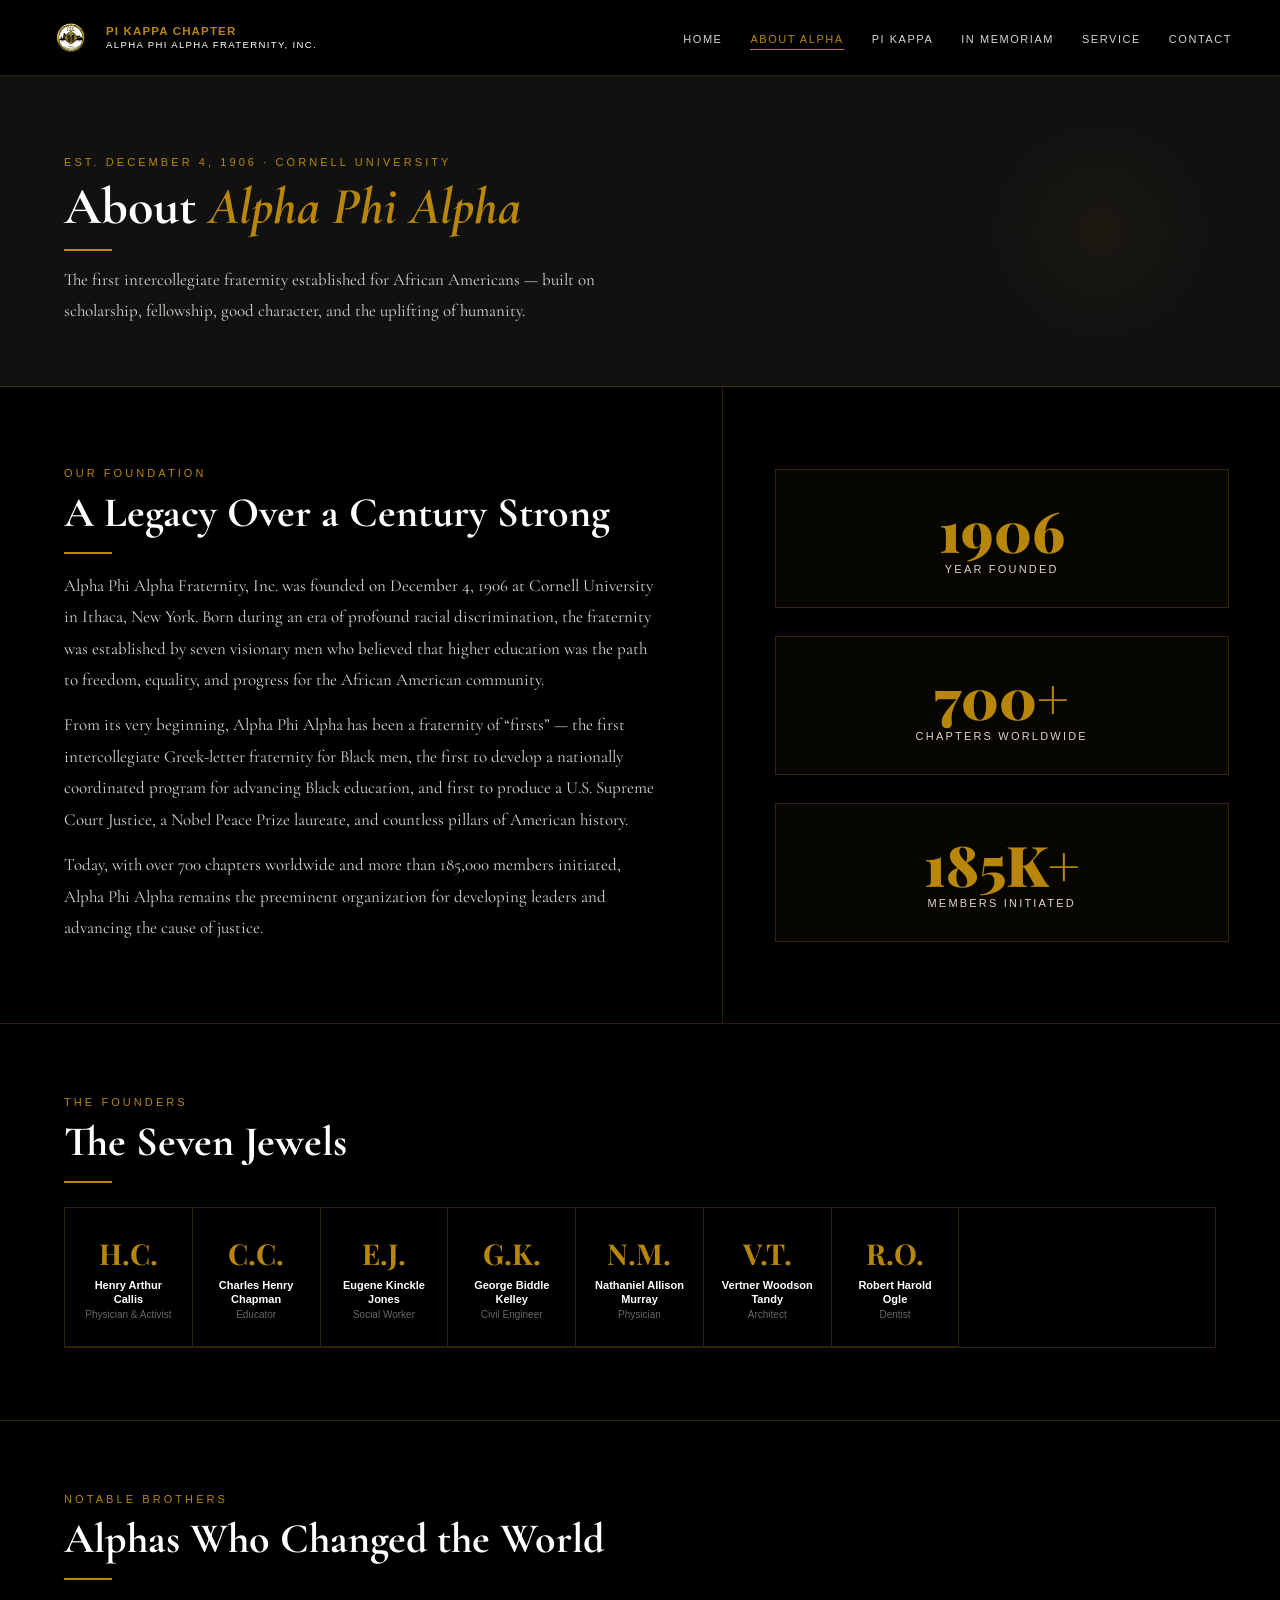
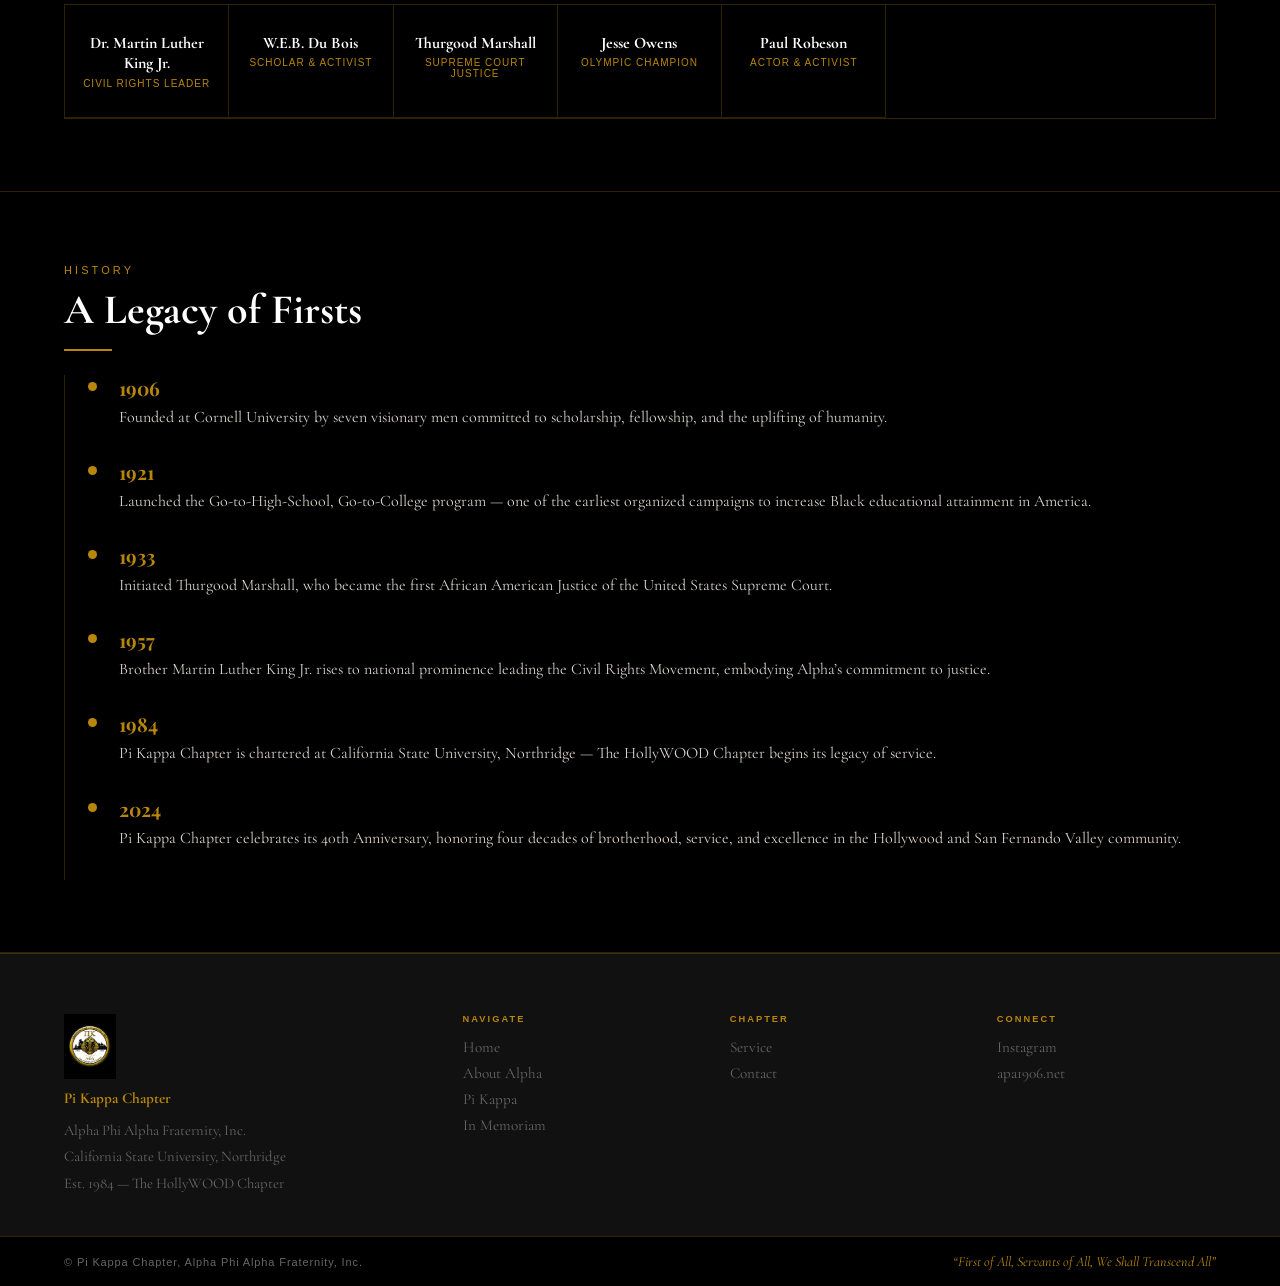
==== about.html @ cf02299c "Initial commit: add pikappa site files" ====
<!DOCTYPE html>
<html lang="en">
<head>
<meta charset="UTF-8">
<meta name="viewport" content="width=device-width, initial-scale=1.0">
<title>About Alpha Phi Alpha | Pi Kappa Chapter</title>
<meta name="description" content="Learn about Alpha Phi Alpha Fraternity, Inc. — founded in 1906 at Cornell University. Discover the Seven Jewels, notable brothers, and the legacy that shaped Pi Kappa Chapter.">
<link href="https://fonts.googleapis.com/css2?family=Cormorant+Garamond:ital,wght@0,400;0,600;0,700;1,400&family=Playfair+Display:wght@700;900&display=swap" rel="stylesheet">
<link rel="stylesheet" href="assets/style.css">
<style>
.about-grid { display:grid; grid-template-columns:1.3fr 1fr; border-bottom:1px solid var(--border); }
@media(max-width:700px){ .about-grid{grid-template-columns:1fr;} }
.about-text { padding:clamp(40px,7vw,80px) clamp(16px,5vw,80px); border-right:1px solid var(--border); }
@media(max-width:700px){ .about-text{border-right:none;border-bottom:1px solid var(--border);} }
.about-right { padding:clamp(40px,6vw,72px) clamp(16px,4vw,56px); display:flex; flex-direction:column; justify-content:center; gap:clamp(16px,3vw,28px); }
.founding-stat { text-align:center; padding:clamp(20px,4vw,32px); border:1px solid var(--border); background:rgba(184,134,11,0.04); }
.founding-year { font-family:"Playfair Display",serif; font-size:clamp(2.4rem,6vw,3.5rem); font-weight:900; color:var(--gold); line-height:1; }
.founding-label { font-size:clamp(9px,1.8vw,11px); letter-spacing:0.2em; text-transform:uppercase; color:var(--sand); margin-top:5px; }

.sec { padding:clamp(40px,7vw,72px) clamp(16px,5vw,80px); border-bottom:1px solid var(--border); }
.jewels-grid { display:grid; grid-template-columns:repeat(auto-fill,minmax(120px,1fr)); border:1px solid var(--border); margin-top:24px; }
.jewel-card { padding:clamp(16px,3vw,26px) 14px; text-align:center; border-right:1px solid var(--border); border-bottom:1px solid var(--border); transition:background 0.2s; }
.jewel-card:hover { background:rgba(184,134,11,0.06); }
.jewel-initial { font-family:"Playfair Display",serif; font-size:clamp(1.4rem,3vw,1.8rem); font-weight:700; color:var(--gold); margin-bottom:6px; }
.jewel-name { font-size:clamp(9px,1.8vw,11px); font-weight:700; margin-bottom:3px; line-height:1.3; }
.jewel-desc { font-size:clamp(8px,1.6vw,10px); color:var(--gray); }

.notable-grid { display:grid; grid-template-columns:repeat(auto-fill,minmax(160px,1fr)); border:1px solid var(--border); margin-top:24px; }
.notable-item { padding:clamp(18px,3vw,28px) 16px; text-align:center; border-right:1px solid var(--border); border-bottom:1px solid var(--border); transition:background 0.2s; }
.notable-item:hover { background:rgba(184,134,11,0.06); }
.notable-name { font-family:"Cormorant Garamond",serif; font-size:clamp(13px,2.5vw,16px); font-weight:700; margin-bottom:4px; line-height:1.3; }
.notable-role { font-size:clamp(8px,1.6vw,10px); color:var(--gold); text-transform:uppercase; letter-spacing:0.1em; }

.timeline-items { padding-left:clamp(16px,3vw,28px); border-left:1px solid var(--border); margin-top:24px; }
.t-item { padding-left:clamp(18px,3vw,26px); padding-bottom:28px; position:relative; }
.t-item::before { content:""; position:absolute; left:-5px; top:7px; width:9px; height:9px; background:var(--gold); border-radius:50%; }
.t-year { font-family:"Playfair Display",serif; font-size:clamp(1rem,3vw,1.2rem); font-weight:700; color:var(--gold); margin-bottom:3px; }
.t-text { font-family:"Cormorant Garamond",serif; font-size:clamp(14px,2.5vw,16px); color:var(--sand); line-height:1.7; }
</style>
</head>
<body>
<div id="nav-inject"></div>

<div class="page-header">
  <span class="eyebrow">Est. December 4, 1906 &middot; Cornell University</span>
  <h1>About <em>Alpha Phi Alpha</em></h1>
  <div class="gold-bar"></div>
  <p>The first intercollegiate fraternity established for African Americans &mdash; built on scholarship, fellowship, good character, and the uplifting of humanity.</p>
</div>

<div class="about-grid">
  <div class="about-text">
    <span class="eyebrow">Our Foundation</span>
    <h2 class="section-title">A Legacy Over a Century Strong</h2>
    <div class="gold-bar"></div>
    <p class="body-text" style="margin-top:16px">Alpha Phi Alpha Fraternity, Inc. was founded on December 4, 1906 at Cornell University in Ithaca, New York. Born during an era of profound racial discrimination, the fraternity was established by seven visionary men who believed that higher education was the path to freedom, equality, and progress for the African American community.</p>
    <p class="body-text" style="margin-top:14px">From its very beginning, Alpha Phi Alpha has been a fraternity of &ldquo;firsts&rdquo; &mdash; the first intercollegiate Greek-letter fraternity for Black men, the first to develop a nationally coordinated program for advancing Black education, and first to produce a U.S. Supreme Court Justice, a Nobel Peace Prize laureate, and countless pillars of American history.</p>
    <p class="body-text" style="margin-top:14px">Today, with over 700 chapters worldwide and more than 185,000 members initiated, Alpha Phi Alpha remains the preeminent organization for developing leaders and advancing the cause of justice.</p>
  </div>
  <div class="about-right">
    <div class="founding-stat"><div class="founding-year">1906</div><div class="founding-label">Year Founded</div></div>
    <div class="founding-stat"><div class="founding-year">700+</div><div class="founding-label">Chapters Worldwide</div></div>
    <div class="founding-stat"><div class="founding-year">185K+</div><div class="founding-label">Members Initiated</div></div>
  </div>
</div>

<div class="sec">
  <span class="eyebrow">The Founders</span>
  <h2 class="section-title">The Seven Jewels</h2>
  <div class="gold-bar"></div>
  <div class="jewels-grid">
    <div class="jewel-card"><div class="jewel-initial">H.C.</div><div class="jewel-name">Henry Arthur Callis</div><div class="jewel-desc">Physician &amp; Activist</div></div>
    <div class="jewel-card"><div class="jewel-initial">C.C.</div><div class="jewel-name">Charles Henry Chapman</div><div class="jewel-desc">Educator</div></div>
    <div class="jewel-card"><div class="jewel-initial">E.J.</div><div class="jewel-name">Eugene Kinckle Jones</div><div class="jewel-desc">Social Worker</div></div>
    <div class="jewel-card"><div class="jewel-initial">G.K.</div><div class="jewel-name">George Biddle Kelley</div><div class="jewel-desc">Civil Engineer</div></div>
    <div class="jewel-card"><div class="jewel-initial">N.M.</div><div class="jewel-name">Nathaniel Allison Murray</div><div class="jewel-desc">Physician</div></div>
    <div class="jewel-card"><div class="jewel-initial">V.T.</div><div class="jewel-name">Vertner Woodson Tandy</div><div class="jewel-desc">Architect</div></div>
    <div class="jewel-card"><div class="jewel-initial">R.O.</div><div class="jewel-name">Robert Harold Ogle</div><div class="jewel-desc">Dentist</div></div>
  </div>
</div>

<div class="sec">
  <span class="eyebrow">Notable Brothers</span>
  <h2 class="section-title">Alphas Who Changed the World</h2>
  <div class="gold-bar"></div>
  <div class="notable-grid">
    <div class="notable-item"><div class="notable-name">Dr. Martin Luther King Jr.</div><div class="notable-role">Civil Rights Leader</div></div>
    <div class="notable-item"><div class="notable-name">W.E.B. Du Bois</div><div class="notable-role">Scholar &amp; Activist</div></div>
    <div class="notable-item"><div class="notable-name">Thurgood Marshall</div><div class="notable-role">Supreme Court Justice</div></div>
    <div class="notable-item"><div class="notable-name">Jesse Owens</div><div class="notable-role">Olympic Champion</div></div>
    <div class="notable-item"><div class="notable-name">Paul Robeson</div><div class="notable-role">Actor &amp; Activist</div></div>
  </div>
</div>

<div class="sec">
  <span class="eyebrow">History</span>
  <h2 class="section-title">A Legacy of Firsts</h2>
  <div class="gold-bar"></div>
  <div class="timeline-items">
    <div class="t-item"><div class="t-year">1906</div><p class="t-text">Founded at Cornell University by seven visionary men committed to scholarship, fellowship, and the uplifting of humanity.</p></div>
    <div class="t-item"><div class="t-year">1921</div><p class="t-text">Launched the Go-to-High-School, Go-to-College program &mdash; one of the earliest organized campaigns to increase Black educational attainment in America.</p></div>
    <div class="t-item"><div class="t-year">1933</div><p class="t-text">Initiated Thurgood Marshall, who became the first African American Justice of the United States Supreme Court.</p></div>
    <div class="t-item"><div class="t-year">1957</div><p class="t-text">Brother Martin Luther King Jr. rises to national prominence leading the Civil Rights Movement, embodying Alpha&rsquo;s commitment to justice.</p></div>
    <div class="t-item"><div class="t-year">1984</div><p class="t-text">Pi Kappa Chapter is chartered at California State University, Northridge &mdash; The HollyWOOD Chapter begins its legacy of service.</p></div>
    <div class="t-item"><div class="t-year">2024</div><p class="t-text">Pi Kappa Chapter celebrates its 40th Anniversary, honoring four decades of brotherhood, service, and excellence in the Hollywood and San Fernando Valley community.</p></div>
  </div>
</div>

<div id="footer-inject"></div>
<script src="assets/components.js"></script>
<script>
  document.getElementById('nav-inject').innerHTML = getNav('about.html');
  document.getElementById('footer-inject').innerHTML = getFooter();
  document.getElementById('nav-toggle').addEventListener('click',()=>document.getElementById('nav-mobile').classList.toggle('open'));
</script>
</body>
</html>
---- assets/style.css ----
/* ============================================
   PI KAPPA CHAPTER — GLOBAL STYLES
   Alpha Phi Alpha Fraternity, Inc.
   ============================================ */

:root {
  --gold: #B8860B;
  --gold-light: #D4A017;
  --black: #000000;
  --charcoal: #111111;
  --dark: #1A1A1A;
  --white: #FFFFFF;
  --sand: #DAD3CC;
  --gray: #666666;
  --border: rgba(184,134,11,0.25);
  --nav-height: 76px;
}

*, *::before, *::after { margin:0; padding:0; box-sizing:border-box; }

html { scroll-behavior: smooth; }

body {
  font-family: "Century Gothic","AppleGothic",Futura,sans-serif;
  background: var(--black);
  color: var(--white);
  overflow-x: hidden;
  -webkit-text-size-adjust: 100%;
}

/* ---- SHARED TYPOGRAPHY ---- */
.eyebrow {
  font-size: clamp(9px,2vw,11px);
  letter-spacing: 0.28em;
  text-transform: uppercase;
  color: var(--gold);
  margin-bottom: 10px;
  display: block;
}

.section-title {
  font-family: "Cormorant Garamond","Playfair Display",Georgia,serif;
  font-size: clamp(26px,5vw,42px);
  font-weight: 700;
  line-height: 1.15;
}

.gold-bar {
  width: 48px; height: 2px;
  background: var(--gold);
  margin: 14px 0;
}

.body-text {
  font-family: "Cormorant Garamond",Georgia,serif;
  font-size: clamp(15px,3.5vw,17px);
  line-height: 1.85;
  color: var(--sand);
}

/* ---- NAV ---- */
nav {
  position: fixed; top:0; left:0; right:0;
  z-index: 1000;
  background: rgba(0,0,0,0.97);
  backdrop-filter: blur(16px);
  border-bottom: 1px solid var(--border);
  display: flex; align-items: center; justify-content: space-between;
  padding: 0 clamp(16px,4vw,48px);
  height: var(--nav-height);
}

.nav-logo { display:flex; align-items:center; gap:12px; text-decoration:none; }
.nav-logo img { width:46px; height:46px; object-fit:contain; }
.nav-logo-text { font-size:0.72rem; font-weight:700; color:var(--gold); letter-spacing:0.1em; text-transform:uppercase; line-height:1.3; }
.nav-logo-text span { display:block; color:var(--white); font-weight:400; font-size:0.6rem; letter-spacing:0.14em; }

.nav-links { display:flex; gap:clamp(14px,3vw,28px); list-style:none; }
.nav-links a { font-size:clamp(9px,1.8vw,11px); letter-spacing:0.14em; text-transform:uppercase; color:var(--sand); text-decoration:none; padding-bottom:4px; border-bottom:1px solid transparent; transition:color 0.2s,border-color 0.2s; }
.nav-links a:hover, .nav-links a.active { color:var(--gold); border-bottom-color:var(--gold); }

/* Hamburger */
.nav-toggle { display:none; flex-direction:column; gap:5px; cursor:pointer; padding:4px; background:none; border:none; }
.nav-toggle span { display:block; width:24px; height:2px; background:var(--white); transition:all 0.3s; }

.nav-mobile { display:none; }

@media (max-width: 768px) {
  .nav-links { display:none; }
  .nav-toggle { display:flex; }
  .nav-mobile {
    position:fixed; top:var(--nav-height); left:0; right:0;
    background:rgba(0,0,0,0.98);
    border-bottom:1px solid var(--border);
    padding:20px clamp(16px,4vw,32px);
    flex-direction:column; gap:0;
    z-index:999;
  }
  .nav-mobile.open { display:flex; }
  .nav-mobile a { font-size:13px; letter-spacing:0.14em; text-transform:uppercase; color:var(--sand); text-decoration:none; padding:14px 0; border-bottom:1px solid var(--border); transition:color 0.2s; }
  .nav-mobile a:hover { color:var(--gold); }
}

/* ---- PAGE HEADER ---- */
.page-header {
  background: var(--charcoal);
  border-bottom: 1px solid var(--border);
  padding: clamp(48px,8vw,80px) clamp(16px,5vw,80px) clamp(36px,6vw,60px);
  margin-top: var(--nav-height);
  position: relative; overflow: hidden;
}

.page-header::after {
  content:""; position:absolute; right:60px; top:50%; transform:translateY(-50%);
  width:240px; height:240px;
  background:radial-gradient(circle,rgba(184,134,11,0.06) 0%,transparent 70%);
  pointer-events:none;
}

.page-header h1 { font-family:"Cormorant Garamond","Playfair Display",serif; font-size:clamp(28px,6vw,52px); font-weight:900; line-height:1.1; }
.page-header h1 em { color:var(--gold); font-style:italic; }
.page-header p { font-family:"Cormorant Garamond",serif; font-size:clamp(14px,3vw,17px); color:var(--sand); max-width:580px; margin-top:10px; line-height:1.8; }

/* ---- BUTTONS ---- */
.btn-gold { display:inline-block; padding:12px 32px; background:var(--gold); color:var(--black); font-size:clamp(9px,2vw,11px); font-weight:700; letter-spacing:0.16em; text-transform:uppercase; text-decoration:none; border:none; cursor:pointer; transition:background 0.2s,transform 0.2s; }
.btn-gold:hover { background:var(--gold-light); transform:translateY(-2px); }
.btn-outline { display:inline-block; padding:12px 32px; border:1px solid var(--gold); color:var(--gold); font-size:clamp(9px,2vw,11px); font-weight:700; letter-spacing:0.16em; text-transform:uppercase; text-decoration:none; background:transparent; cursor:pointer; transition:all 0.2s; margin-left:12px; }
.btn-outline:hover { background:var(--gold); color:var(--black); }

@media (max-width:480px) {
  .btn-outline { margin-left:0; margin-top:10px; }
}

/* ---- FOOTER ---- */
footer {
  background: var(--charcoal);
  border-top: 1px solid var(--border);
  padding: clamp(40px,6vw,60px) clamp(16px,5vw,80px) clamp(28px,4vw,40px);
  display: grid;
  grid-template-columns: 1.6fr 1fr 1fr 1fr;
  gap: clamp(24px,4vw,48px);
}

@media (max-width:768px) {
  footer { grid-template-columns: 1fr 1fr; }
}

@media (max-width:480px) {
  footer { grid-template-columns: 1fr; }
}

.footer-logo-block { display:flex; flex-direction:column; gap:10px; }
.footer-logo-block img { width:52px; object-fit:contain; }
.footer-brand { font-family:"Cormorant Garamond",serif; font-size:0.95rem; font-weight:700; color:var(--gold); }
.footer-text { font-family:"Cormorant Garamond",serif; font-size:0.92rem; color:var(--gray); line-height:1.8; }
.footer-col h4 { font-size:0.58rem; letter-spacing:0.22em; text-transform:uppercase; color:var(--gold); margin-bottom:14px; }
.footer-links { list-style:none; display:flex; flex-direction:column; gap:8px; }
.footer-links a { font-family:"Cormorant Garamond",serif; font-size:0.95rem; color:var(--gray); text-decoration:none; transition:color 0.2s; }
.footer-links a:hover { color:var(--gold); }

.footer-bottom {
  background: var(--black);
  border-top: 1px solid var(--border);
  padding: clamp(12px,2vw,16px) clamp(16px,5vw,80px);
  display: flex; justify-content:space-between; align-items:center;
  flex-wrap: wrap; gap: 8px;
}

.footer-copy { font-size:clamp(9px,2vw,11px); color:var(--gray); letter-spacing:0.08em; }
.footer-motto { font-family:"Cormorant Garamond",serif; font-style:italic; font-size:clamp(11px,2.5vw,14px); color:var(--gold); }

/* ---- ANIMATIONS ---- */
@keyframes fadeUp { from{opacity:0;transform:translateY(28px)} to{opacity:1;transform:translateY(0)} }
.fade-up { animation: fadeUp 0.7s ease both; }

/* ---- SCROLLBAR ---- */
::-webkit-scrollbar { width:4px; }
::-webkit-scrollbar-track { background:var(--black); }
::-webkit-scrollbar-thumb { background:var(--gold); }
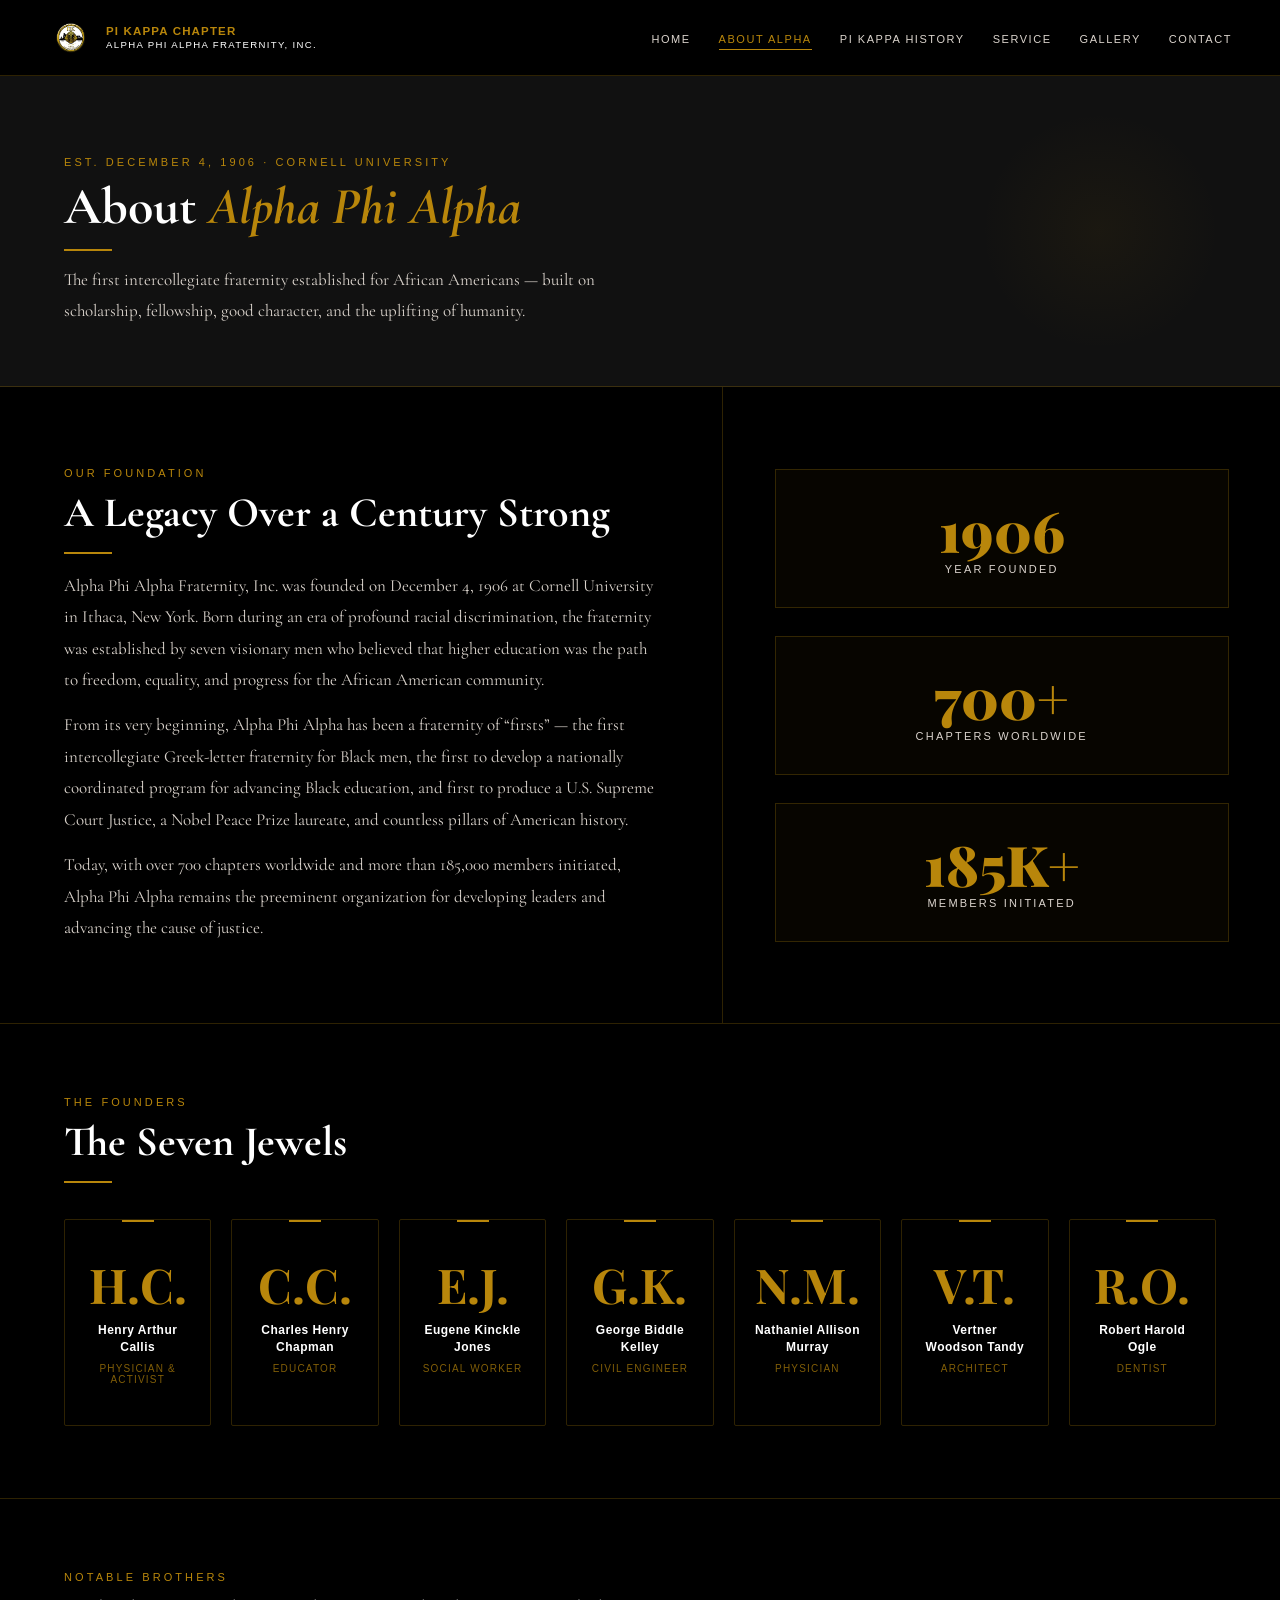
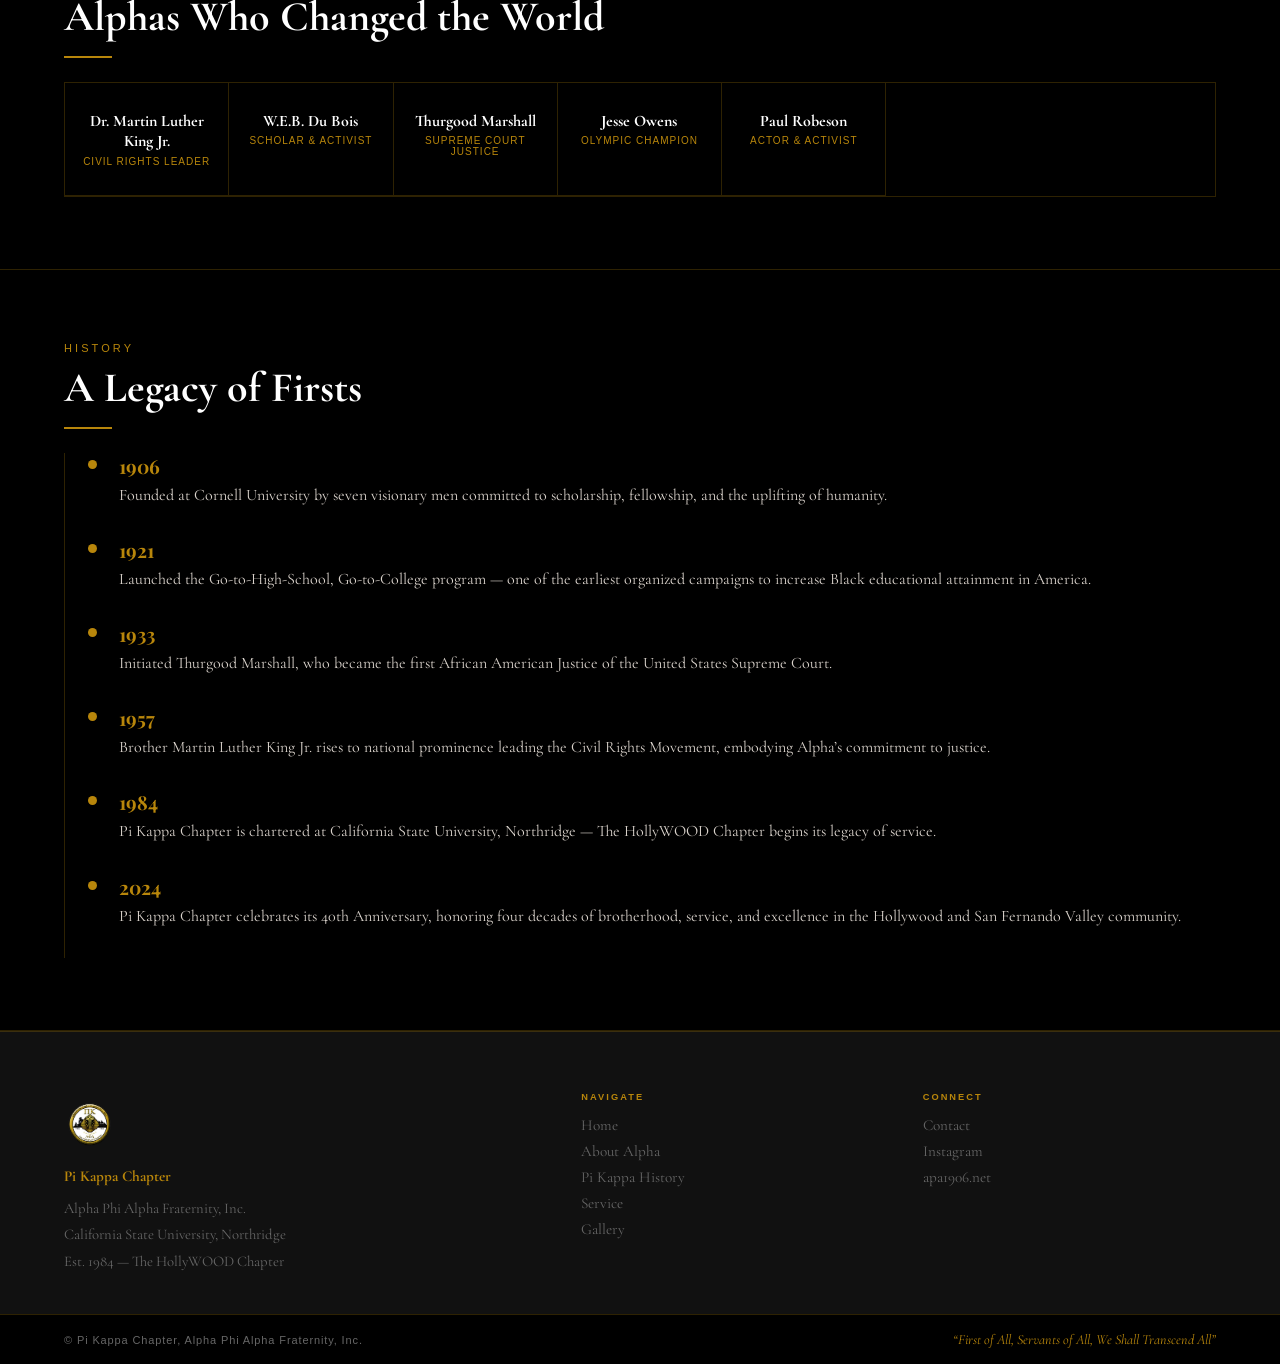
==== commit d54e50bf: "layout postioning" ====
--- a/about.html
+++ b/about.html
@@ -18,12 +18,64 @@
 .founding-label { font-size:clamp(9px,1.8vw,11px); letter-spacing:0.2em; text-transform:uppercase; color:var(--sand); margin-top:5px; }
 
 .sec { padding:clamp(40px,7vw,72px) clamp(16px,5vw,80px); border-bottom:1px solid var(--border); }
-.jewels-grid { display:grid; grid-template-columns:repeat(auto-fill,minmax(120px,1fr)); border:1px solid var(--border); margin-top:24px; }
-.jewel-card { padding:clamp(16px,3vw,26px) 14px; text-align:center; border-right:1px solid var(--border); border-bottom:1px solid var(--border); transition:background 0.2s; }
-.jewel-card:hover { background:rgba(184,134,11,0.06); }
-.jewel-initial { font-family:"Playfair Display",serif; font-size:clamp(1.4rem,3vw,1.8rem); font-weight:700; color:var(--gold); margin-bottom:6px; }
-.jewel-name { font-size:clamp(9px,1.8vw,11px); font-weight:700; margin-bottom:3px; line-height:1.3; }
-.jewel-desc { font-size:clamp(8px,1.6vw,10px); color:var(--gray); }
+.jewels-grid {
+  display: grid;
+  grid-template-columns: repeat(7, 1fr);
+  gap: 20px;
+  margin-top: 36px;
+}
+.jewel-card {
+  display: flex;
+  flex-direction: column;
+  align-items: center;
+  text-align: center;
+  padding: clamp(24px,4vw,40px) clamp(12px,2vw,20px);
+  border: 1px solid var(--border);
+  border-radius: 2px;
+  transition: background 0.25s, border-color 0.25s, transform 0.25s;
+  position: relative;
+}
+.jewel-card::before {
+  content: '';
+  position: absolute;
+  top: 0; left: 50%;
+  transform: translateX(-50%);
+  width: 32px; height: 2px;
+  background: var(--gold);
+}
+.jewel-card:hover {
+  background: rgba(184,134,11,0.06);
+  border-color: rgba(184,134,11,0.45);
+  transform: translateY(-3px);
+}
+.jewel-initial {
+  font-family: "Playfair Display", serif;
+  font-size: clamp(2rem,4vw,3rem);
+  font-weight: 700;
+  color: var(--gold);
+  margin-bottom: 14px;
+  line-height: 1;
+}
+.jewel-name {
+  font-size: clamp(10px,1.6vw,12px);
+  font-weight: 700;
+  margin-bottom: 8px;
+  line-height: 1.4;
+  letter-spacing: 0.04em;
+}
+.jewel-desc {
+  font-size: clamp(9px,1.4vw,10px);
+  color: var(--gold);
+  letter-spacing: 0.12em;
+  text-transform: uppercase;
+  opacity: 0.7;
+}
+@media (max-width: 768px) {
+  .jewels-grid { grid-template-columns: repeat(4, 1fr); }
+}
+@media (max-width: 480px) {
+  .jewels-grid { grid-template-columns: repeat(2, 1fr); }
+}
 
 .notable-grid { display:grid; grid-template-columns:repeat(auto-fill,minmax(160px,1fr)); border:1px solid var(--border); margin-top:24px; }
 .notable-item { padding:clamp(18px,3vw,28px) 16px; text-align:center; border-right:1px solid var(--border); border-bottom:1px solid var(--border); transition:background 0.2s; }
--- a/assets/style.css
+++ b/assets/style.css
@@ -137,7 +137,7 @@
   border-top: 1px solid var(--border);
   padding: clamp(40px,6vw,60px) clamp(16px,5vw,80px) clamp(28px,4vw,40px);
   display: grid;
-  grid-template-columns: 1.6fr 1fr 1fr 1fr;
+  grid-template-columns: 1.6fr 1fr 1fr;
   gap: clamp(24px,4vw,48px);
 }
 
